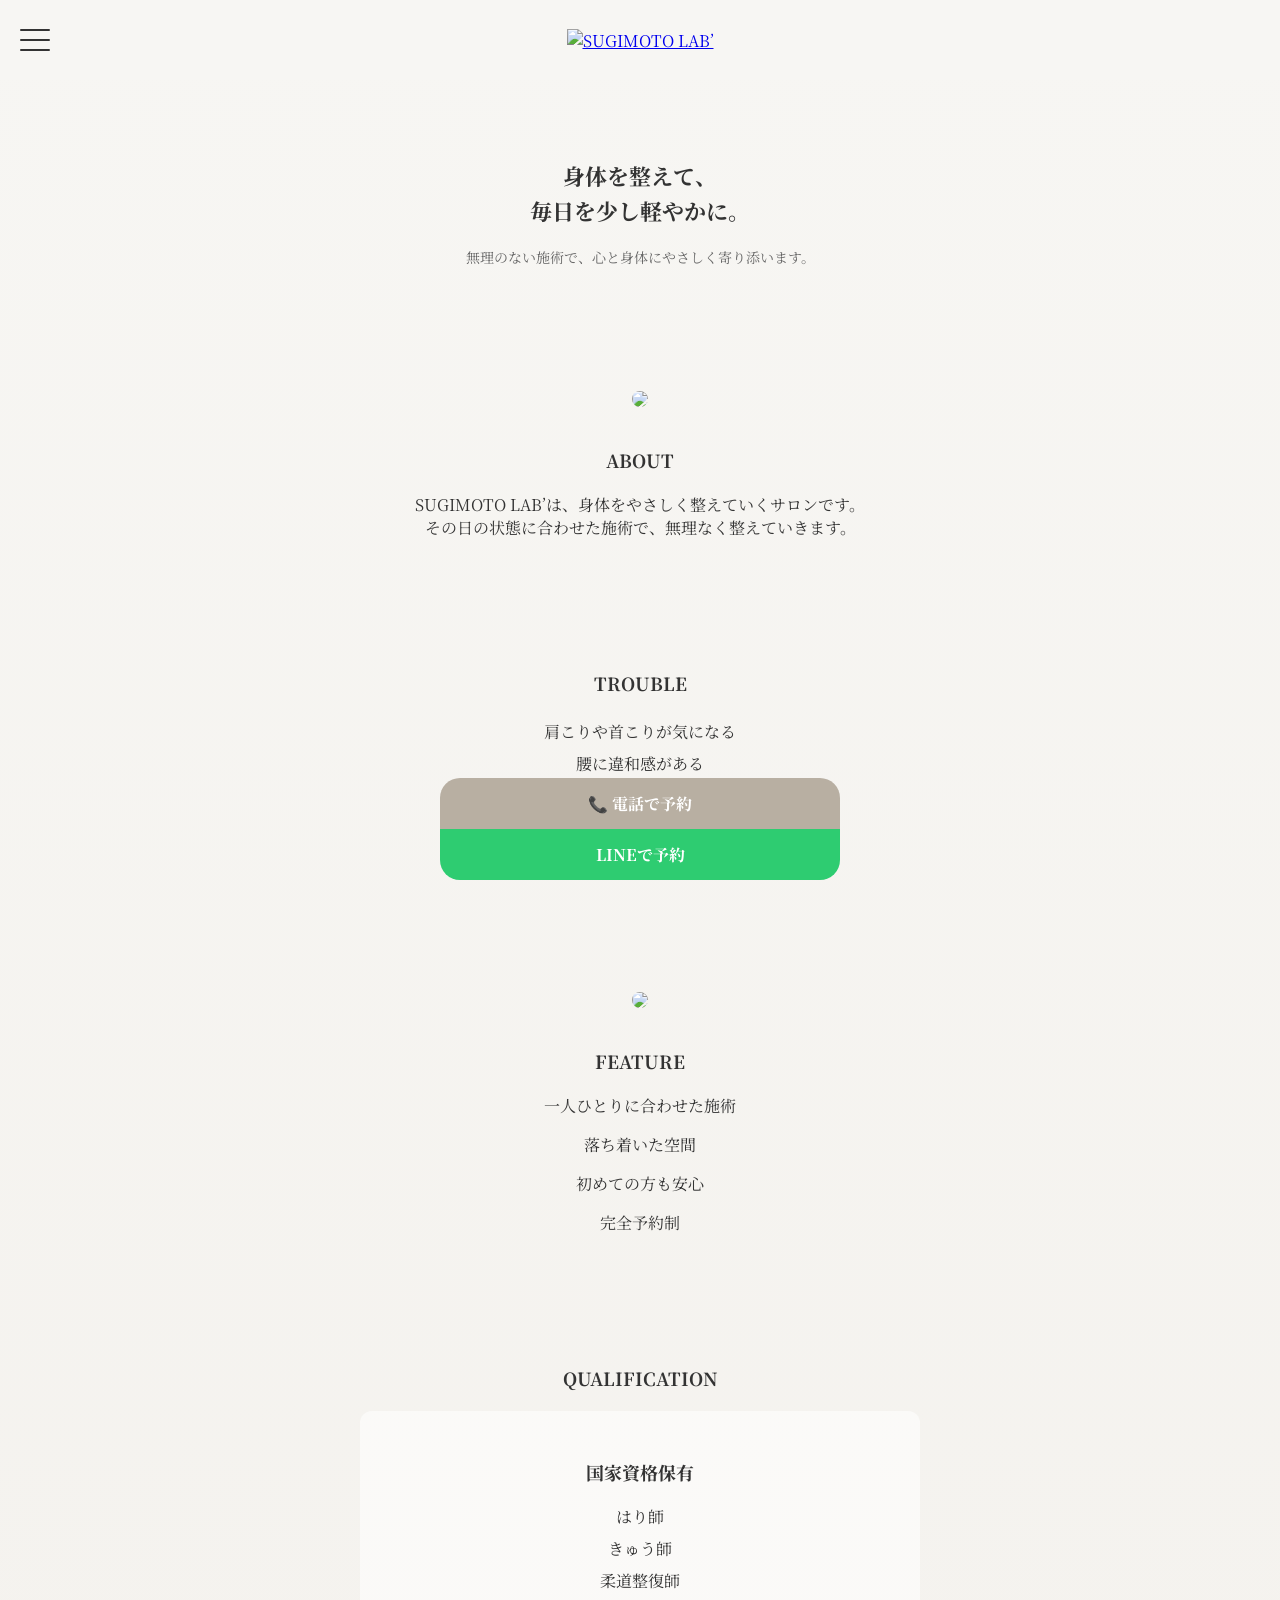
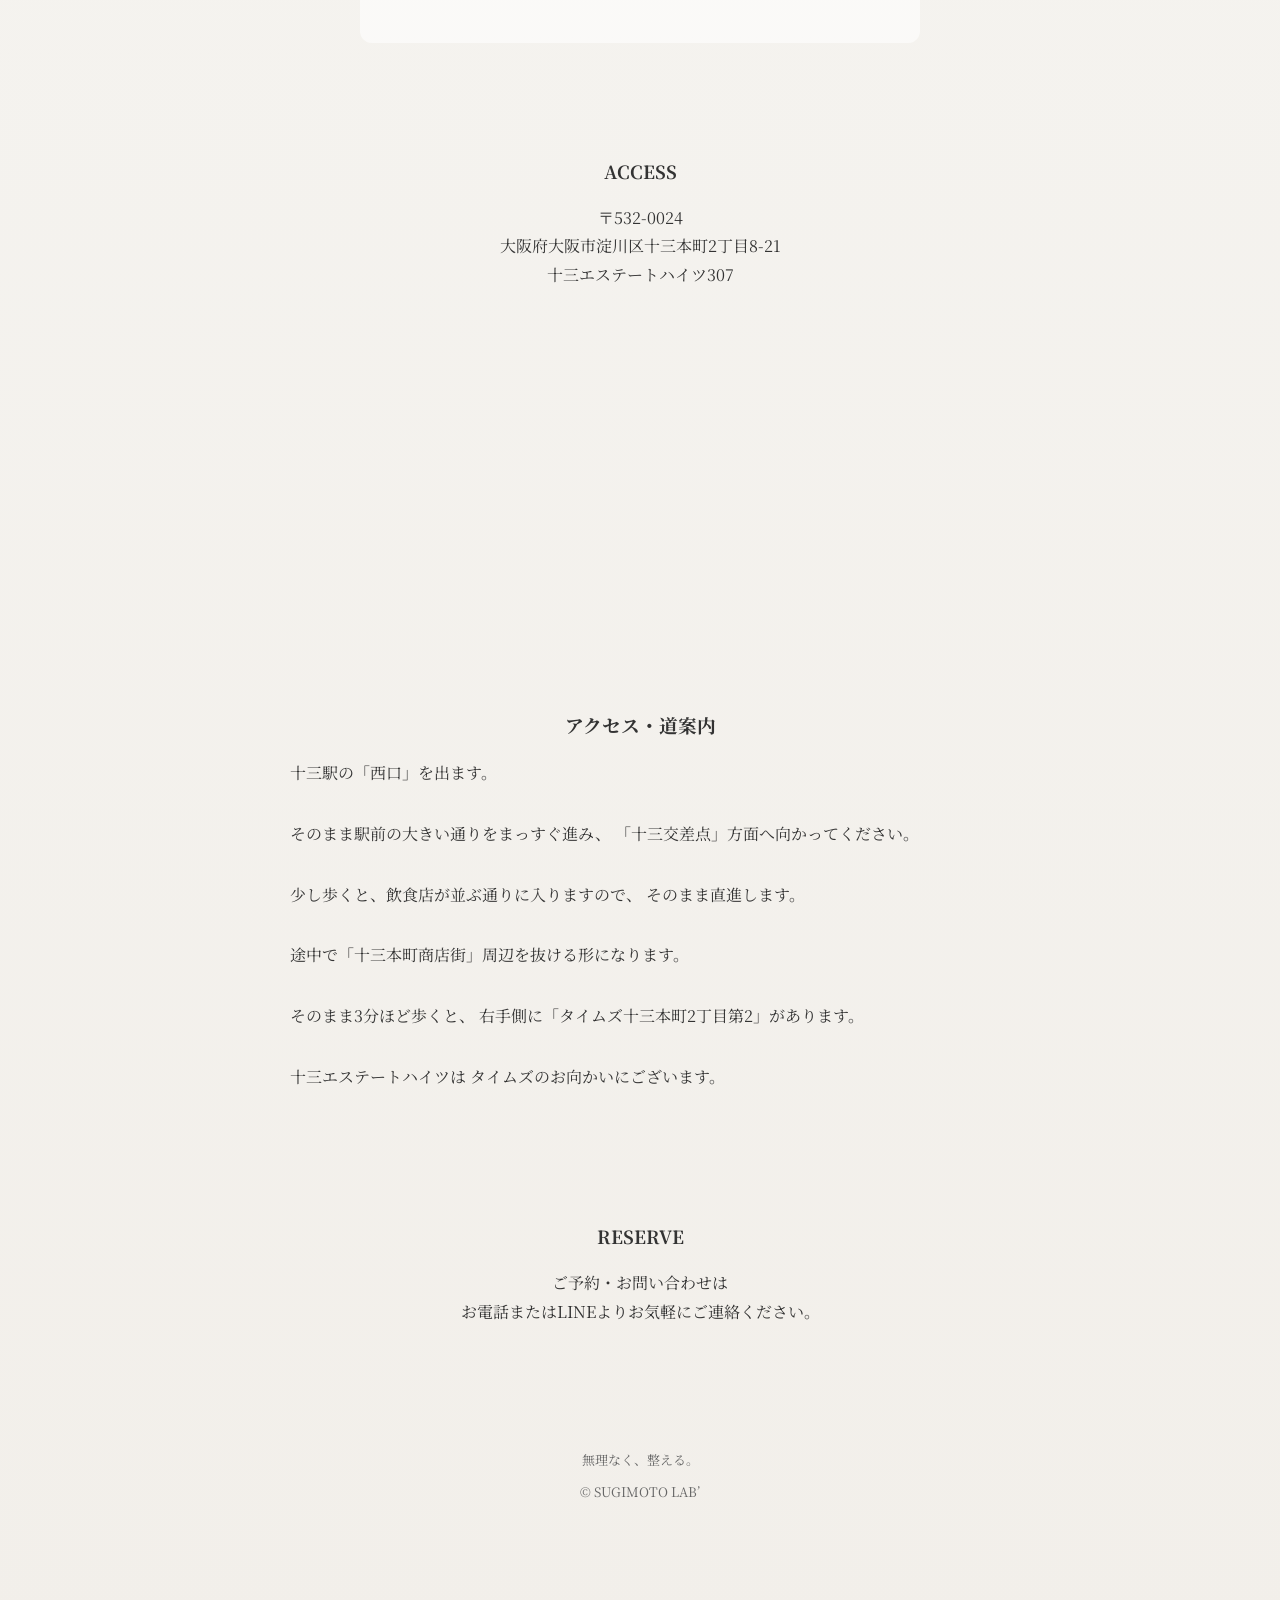
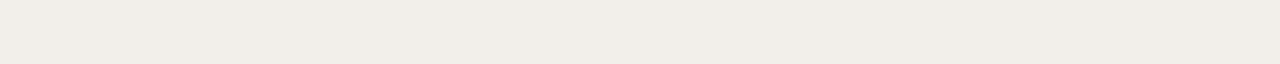
==== index.html @ e777ceb9 "Update index.html" ====
<!DOCTYPE html>
<html lang="ja">
<head>
<meta charset="UTF-8">
<meta name="viewport" content="width=device-width, initial-scale=1.0">
<title>SUGIMOTO LAB’</title>

<link href="https://fonts.googleapis.com/css2?family=Noto+Serif+JP&display=swap" rel="stylesheet">
<link rel="stylesheet" href="CSS/style.css">
</head>

<body>

<header class="header">
  <button class="menu-btn" id="js-menu-btn" aria-label="メニューを開く">
    <span></span>
    <span></span>
    <span></span>
  </button>

  <a href="index.html"><img src="images/logo.png" class="logo" alt="SUGIMOTO LAB’"></a>
  
  <nav class="nav-menu" id="js-nav-menu">
    <ul>
      <li><a href="index.html" class="current">HOME</a></li>
      <li><a href="menu.html">施術内容</a></li>
      <li><a href="price.html">料金案内</a></li>
      <li><a href="index.html#access">アクセス</a></li>
    </ul>
  </nav>
</header>

<section class="hero">
  <h1>身体を整えて、<br>毎日を少し軽やかに。</h1>
  <p>無理のない施術で、心と身体にやさしく寄り添います。</p>
</section>

<section id="about" class="about">
  <img src="images/therapist.png" class="about-img">
  <h2>ABOUT</h2>
  <p>
    SUGIMOTO LAB’は、身体をやさしく整えていくサロンです。<br>
    その日の状態に合わせた施術で、無理なく整えていきます。
  </p>
</section>

<section id="trouble" class="trouble">
  <h2>TROUBLE</h2>
  <ul>
    <li>肩こりや首こりが気になる</li>
    <li>腰に違和感がある</li>
    <li>疲れがなかなか取れない</li>
    <li>姿勢が気になる</li>
    <li>リラックスできていない</li>
  </ul>
</section>

<section id="feature" class="feature">
  <img src="images/treatment.png" class="feature-img">
  <h2>FEATURE</h2>
  <p>一人ひとりに合わせた施術</p>
  <p>落ち着いた空間</p>
  <p>初めての方も安心</p>
  <p>完全予約制</p>
</section>

<section id="qualification" class="qualification">
  <h2>QUALIFICATION</h2>

  <div class="qualification-box">
    <p class="qualification-title">
      国家資格保有
    </p>

    <ul>
      <li>はり師</li>
      <li>きゅう師</li>
      <li>柔道整復師</li>
    </ul>
  </div>
</section>

<section id="access" class="access">
  <h2>ACCESS</h2>

  <div class="access-box">

    <p class="address">
      〒532-0024<br>
      大阪府大阪市淀川区十三本町2丁目8-21<br>
      十三エステートハイツ307
    </p>

 <iframe src="https://www.google.com/maps/embed?pb=!1m18!1m12!1m3!1d409.92564680138025!2d135.4805910197867!3d34.72018006422065!2m3!1f0!2f0!3f0!3m2!1i1024!2i768!4f13.1!3m3!1m2!1s0x6000e5ce4b250763%3A0x48b0d448606a60bc!2z44CSNTMyLTAwMjQg5aSn6Ziq5bqc5aSn6Ziq5biC5reA5bed5Yy65Y2B5LiJ5pys55S677yS5LiB55uu77yY4oiS77yS77yRIOWNgeS4ieOCqOOCueODhuODvOODiOODj-OCpOODhA!5e0!3m2!1sja!2sjp!4v1781175221794!5m2!1sja!2sjp" width="600" height="450" style="border:0;" allowfullscreen="" loading="lazy" referrerpolicy="no-referrer-when-downgrade">
 </iframe>

    <h3>アクセス・道案内</h3>

    <p class="access-text">
      十三駅の「西口」を出ます。<br><br>

      そのまま駅前の大きい通りをまっすぐ進み、
      「十三交差点」方面へ向かってください。<br><br>

      少し歩くと、飲食店が並ぶ通りに入りますので、
      そのまま直進します。<br><br>

      途中で「十三本町商店街」周辺を抜ける形になります。<br><br>

      そのまま3分ほど歩くと、
      右手側に「タイムズ十三本町2丁目第2」があります。<br><br>

      十三エステートハイツは
      タイムズのお向かいにございます。
    </p>

  </div>
</section>
  
<section id="reserve" class="reserve">
  <h2>RESERVE</h2>

  <p class="reserve-text">
    ご予約・お問い合わせは<br>
    お電話またはLINEよりお気軽にご連絡ください。
  </p>
</section>

<footer>
  <p>無理なく、整える。</p>
  <p>© SUGIMOTO LAB’</p>
</footer>
  
<div class="fixed-buttons">
  <a href="tel:07094495309" class="fixed-tel">
    📞 電話で予約
  </a>

  <a href="https://lin.ee/7CNkwtA" class="fixed-line">
    LINEで予約
  </a>
</div>

<script>
  const menuBtn = document.getElementById('js-menu-btn');
  const navMenu = document.getElementById('js-nav-menu');

  menuBtn.addEventListener('click', () => {
    menuBtn.classList.toggle('active');
    navMenu.classList.toggle('active');
  });
</script>
  
</body>
</html>
---- CSS/style.css ----
body {
  margin: 0;
  font-family: 'Noto Serif JP', serif;
  background: linear-gradient(180deg, #F7F6F3 0%, #F2EFEA 100%);
  color: #333;
  padding-bottom: 120px;
}

/* =========================
   HEADER & HAMBURGER MENU
========================= */

/* ヘッダー全体のレイアウト（ボタンを左、ロゴを中央に） */
.header {
  display: flex;
  align-items: center;
  justify-content: center; /* ロゴを中央に寄せる基本設定 */
  position: relative;
  padding: 20px;
  background-color: #F7F6F3;
  min-height: 40px;
  z-index: 1000;
}

.logo {
  width: 160px;
}

/* ハンバーガーボタン（左上に固定配置） */
.menu-btn {
  position: absolute;
  left: 20px;
  top: 50%;
  transform: translateY(-50%);
  width: 30px;
  height: 22px;
  background: none;
  border: none;
  cursor: pointer;
  z-index: 1002;
  padding: 0;
}

/* 漢数字の「三」を形作る3本の線 */
.menu-btn span {
  position: absolute;
  left: 0;
  width: 100%;
  height: 2px;
  background-color: #333;
  border-radius: 2px;
  transition: all 0.3s ease-in-out;
}

.menu-btn span:nth-child(1) { top: 0; }
.menu-btn span:nth-child(2) { top: 10px; }
.menu-btn span:nth-child(3) { bottom: 0; }

/* ボタンがアクティブ（×印）になったとき */
.menu-btn.active span:nth-child(1) {
  transform: translateY(10px) rotate(45deg);
}
.menu-btn.active span:nth-child(2) {
  opacity: 0;
}
.menu-btn.active span:nth-child(3) {
  transform: translateY(-10px) rotate(-45deg);
}

/* ナビゲーションメニュー（初期状態は左側の画面外に隠す） */
.nav-menu {
  position: fixed;
  top: 0;
  left: -100%;
  width: 75%;
  max-width: 280px;
  height: 100vh;
  background-color: rgba(247, 246, 243, 0.98); /* サロンのトーンに合わせた上品な白 */
  box-shadow: 5px 0 15px rgba(0, 0, 0, 0.05);
  padding: 100px 30px 30px;
  transition: left 0.3s ease-in-out;
  z-index: 1001;
  box-sizing: border-box;
}

/* メニュー開いた時（画面内に出現） */
.nav-menu.active {
  left: 0;
}

.nav-menu ul {
  display: flex;
  flex-direction: column;
  gap: 25px;
  padding: 0;
  margin: 0;
  list-style: none;
}

.nav-menu ul li {
  border-bottom: 1px solid #E5E2DC;
  padding-bottom: 12px;
}

.nav-menu a {
  text-decoration: none;
  color: #666;
  font-size: 14px;
  font-weight: bold;
  letter-spacing: 0.08em;
  display: block;
  transition: color 0.3s;
}

.nav-menu a:hover,
.nav-menu a.current {
  color: #B8AFA2;
}


/* =========================
   共通・コンテンツスタイル
========================= */

/* ヒーロー */
.hero {
  text-align: center;
  padding: 60px 20px;
}

.hero h1 {
  font-size: 22px;
  line-height: 1.6;
}

.hero p {
  font-size: 14px;
  color: #666;
}

section {
  padding: 50px 20px;
  text-align: center;
}

h2 {
  font-size: 18px;
  margin-bottom: 20px;
}

.about-img, .feature-img {
  width: 100%;
  max-width: 280px;
  border-radius: 12px;
  margin-bottom: 20px;
}

ul {
  list-style: none;
  padding: 0;
  line-height: 2;
}

.lower-main {
  min-height: 60vh;
  padding-top: 20px;
}

.section-lead {
  font-size: 14px;
  color: #666;
  margin-top: -10px;
  margin-bottom: 30px;
}

/* MENU (施術内容) */
.menu-box {
  width: 100%;
  max-width: 550px;
  margin: 0 auto;
  text-align: left;
  background: rgba(255, 255, 255, 0.5);
  padding: 25px;
  border-radius: 12px;
  box-sizing: border-box;
}

.menu-box h3 {
  font-size: 16px;
  color: #333;
  margin-top: 25px;
  border-left: 3px solid #B8AFA2;
  padding-left: 10px;
}
.menu-box h3:first-child {
  margin-top: 0;
}

.menu-box p {
  font-size: 14px;
  line-height: 1.7;
  color: #555;
}

/* PRICE (料金案内) */
.price-table {
  width: 100%;
  max-width: 550px;
  margin: 0 auto 15px;
  border-collapse: collapse;
  font-size: 14px;
}

.price-table tr {
  border-bottom: 1px solid #E5E2DC;
}

.price-table th, .price-table td {
  padding: 15px 10px;
}

.price-table th {
  text-align: left;
  font-weight: normal;
  color: #555;
}

.price-table td {
  text-align: right;
  font-weight: bold;
  color: #333;
}

.price-note {
  font-size: 12px;
  color: #888;
}

/* QUALIFICATION */
.qualification-box{
  max-width: 500px;
  margin: 0 auto;
  padding: 30px;
  background: rgba(255,255,255,0.6);
  border-radius: 12px;
}

.qualification-title{
  font-size: 18px;
  font-weight: bold;
  margin-bottom: 15px;
}

/* ACCESS */
.access-box{
  max-width: 700px;
  margin: 0 auto;
}

.address{
  line-height: 1.8;
}

.access-box iframe{
  width: 100%;
  height: 320px;
  border: none;
  border-radius: 12px;
  margin: 25px 0;
}

.access h3{
  margin-top: 30px;
  margin-bottom: 20px;
}

.access-text{
  text-align: left;
  line-height: 1.9;
}

/* RESERVE / FOOTER / FIXED BUTTONS */
.reserve-text{
  line-height: 1.8;
  margin-bottom: 30px;
}

footer {
  text-align: center;
  padding: 30px 20px;
  font-size: 13px;
  color: #666;
}

.fixed-buttons{
  position: fixed;
  bottom: 20px;
  left: 50%;
  transform: translateX(-50%);
  width: 90%;
  max-width: 400px;
  display: flex;
  flex-direction: column;
  z-index: 999;
}

.fixed-tel, .fixed-line {
  display: block;
  text-align: center;
  padding: 14px;
  color: white;
  text-decoration: none;
  font-weight: bold;
}

.fixed-tel{
  background: #B8AFA2;
  border-radius: 20px 20px 0 0;
}

.fixed-line{
  background: #2ECC71;
  border-radius: 0 0 20px 20px;
}

html {
  scroll-behavior: smooth;
}

@media (max-width: 768px) {
  .logo {
    width: 140px;
  }
}
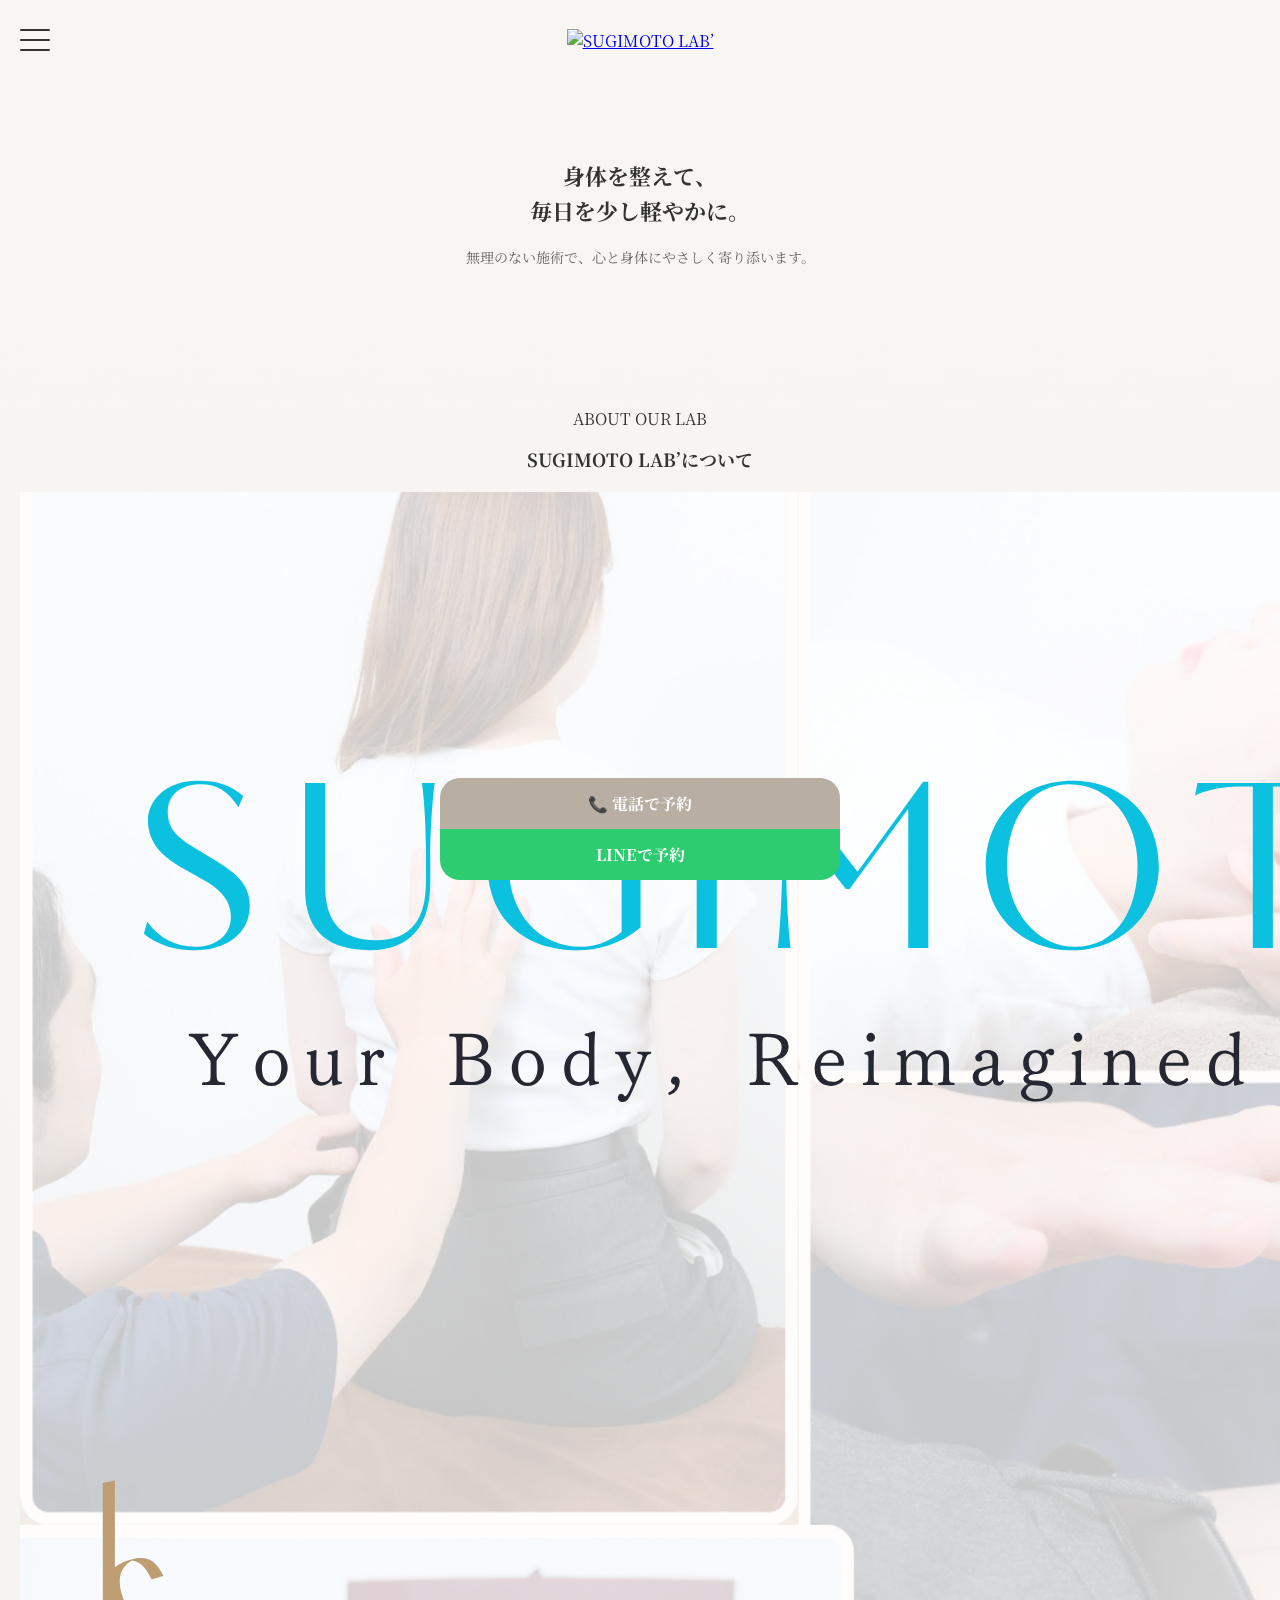
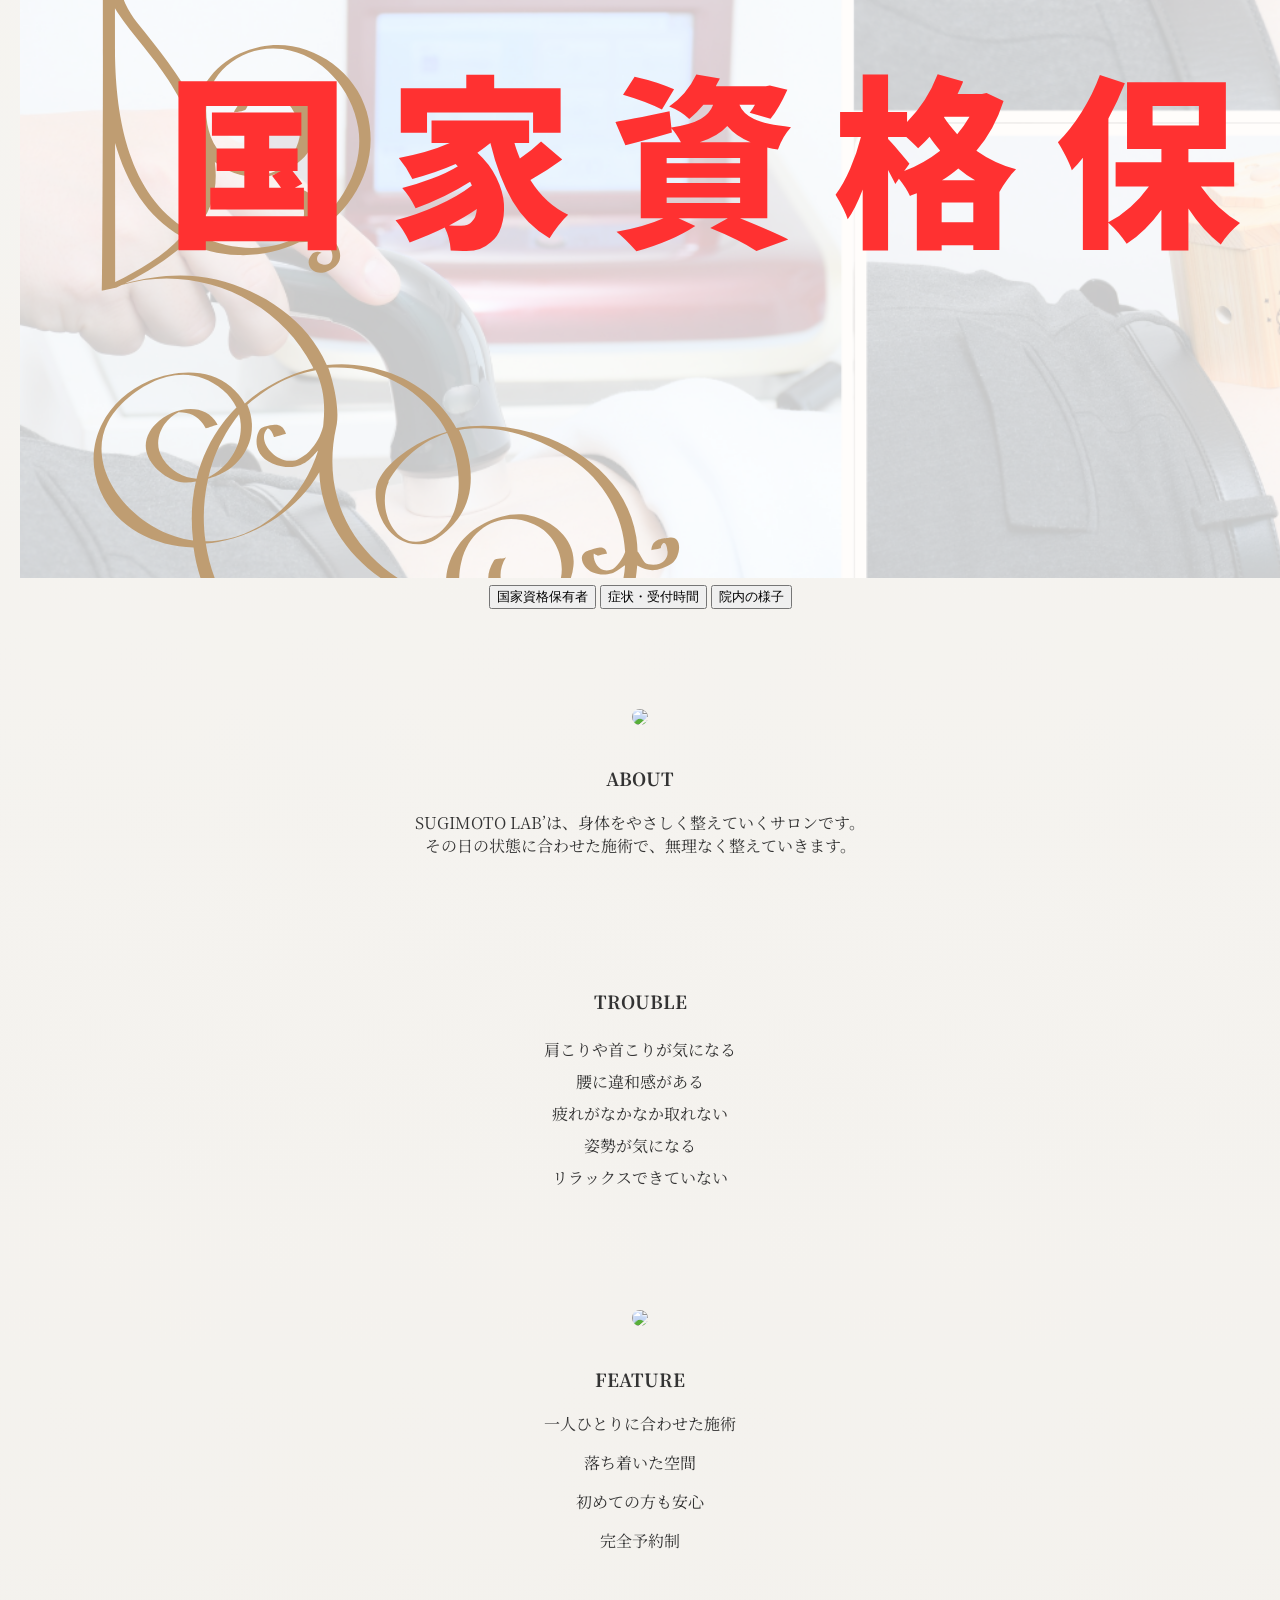
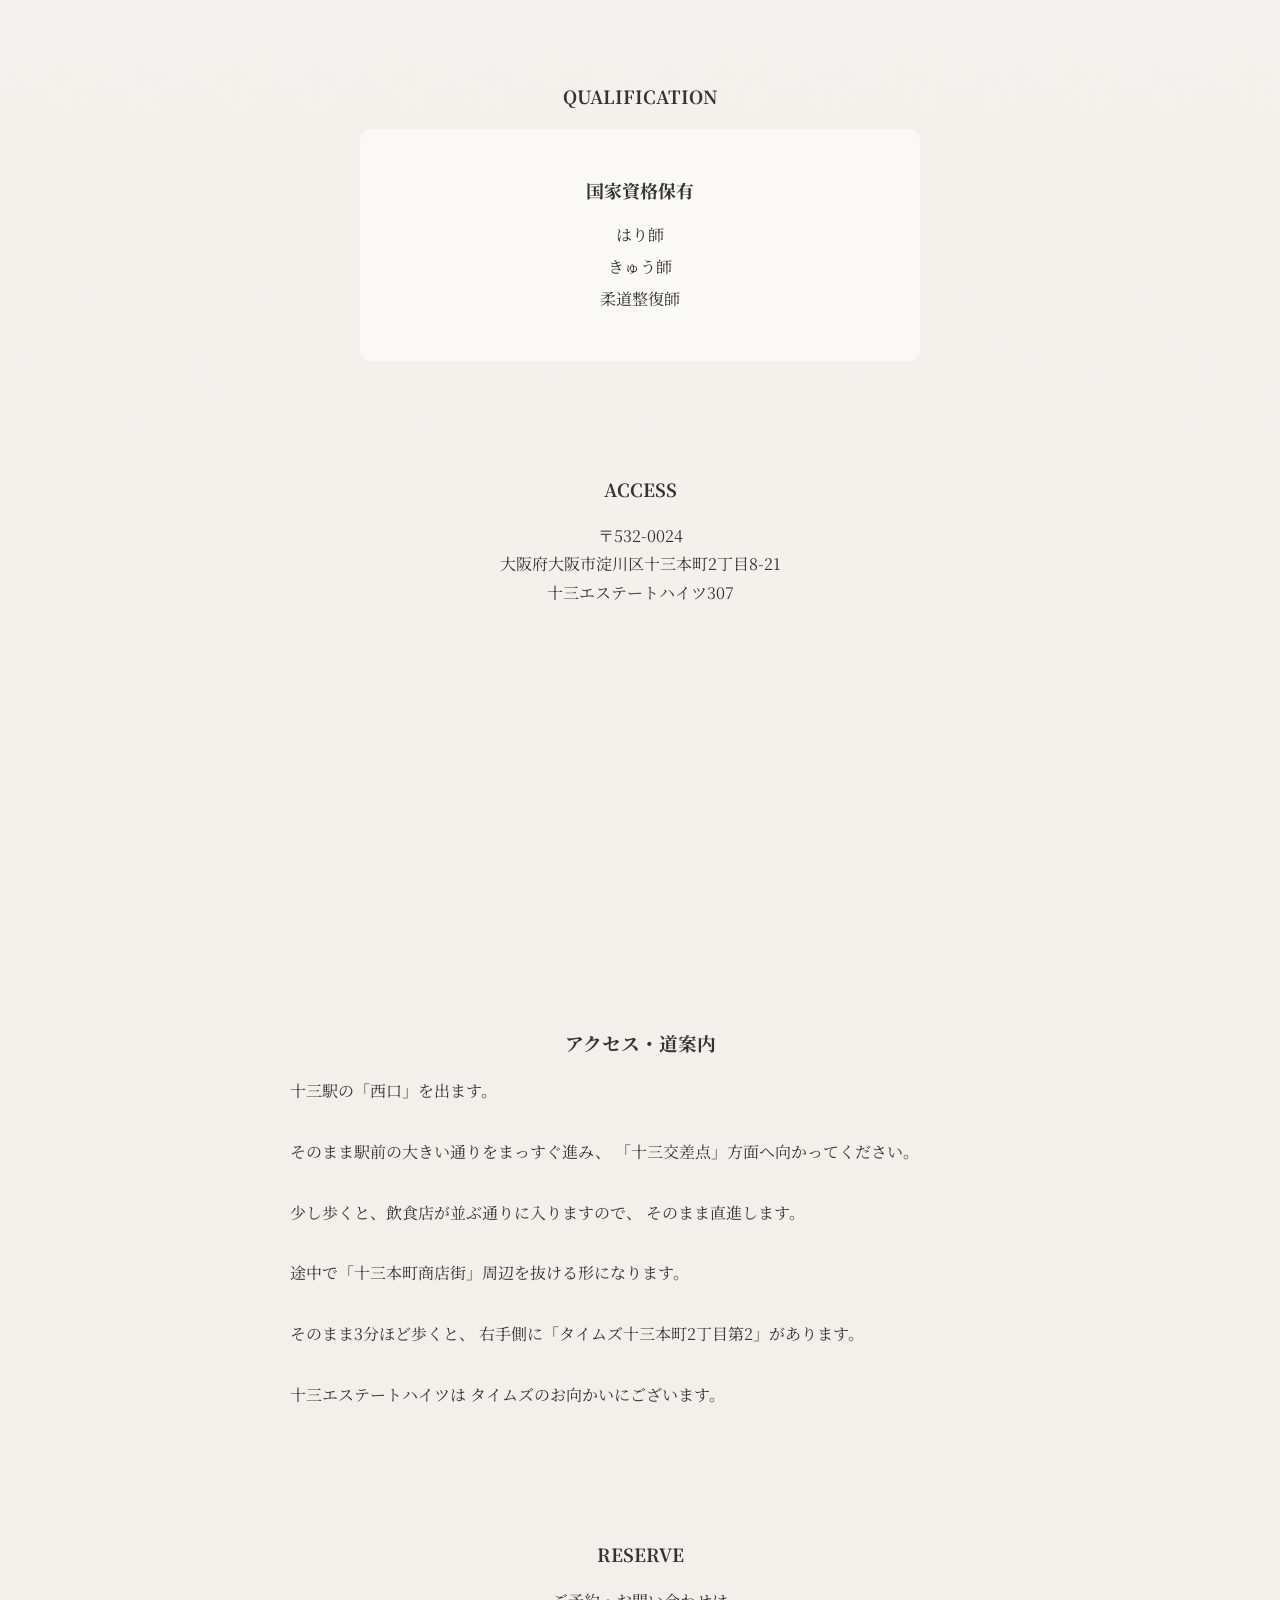
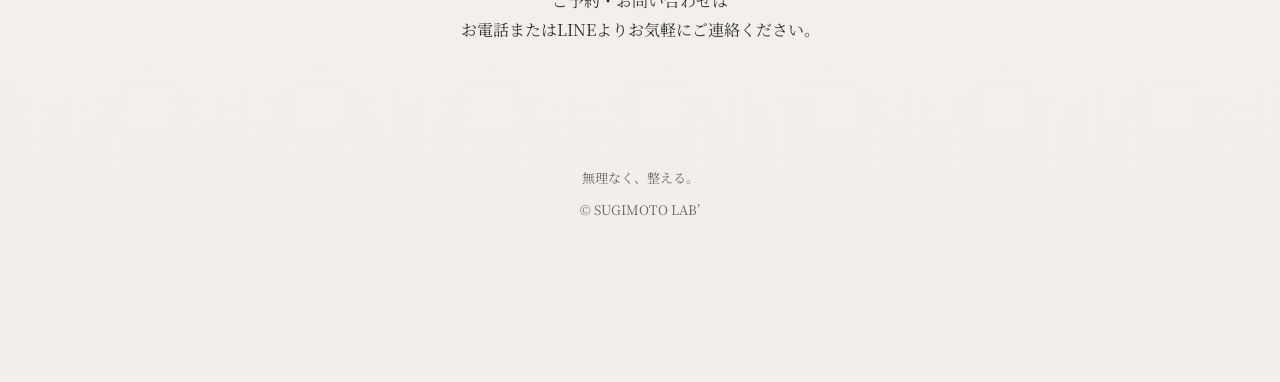
==== commit 6bd15f05: "Update index.html" ====
--- a/index.html
+++ b/index.html
@@ -35,6 +35,58 @@
   <p>無理のない施術で、心と身体にやさしく寄り添います。</p>
 </section>
 
+
+<!-- HOME案内画像 -->
+<section class="home-gallery">
+
+  <div class="home-gallery-title">
+    <p class="home-gallery-en">ABOUT OUR LAB</p>
+    <h2>SUGIMOTO LAB’について</h2>
+  </div>
+
+  <div class="home-gallery-display">
+    <img
+      src="images/home-slide-01.png"
+      id="js-home-gallery-image"
+      class="home-gallery-image"
+      alt="SUGIMOTO LAB’では国家資格保有者が施術します"
+    >
+  </div>
+
+  <div class="home-gallery-buttons">
+
+    <button
+      type="button"
+      class="home-gallery-button active"
+      data-image="images/home-slide-01.png"
+      data-alt="SUGIMOTO LAB’では国家資格保有者が施術します"
+    >
+      国家資格保有者
+    </button>
+
+    <button
+      type="button"
+      class="home-gallery-button"
+      data-image="images/home-slide-02.png"
+      data-alt="夜20時以降の受付と対応している症状のご案内"
+    >
+      症状・受付時間
+    </button>
+
+    <button
+      type="button"
+      class="home-gallery-button"
+      data-image="images/home-slide-03.png"
+      data-alt="SUGIMOTO LAB’の施術室"
+    >
+      院内の様子
+    </button>
+
+  </div>
+
+</section>
+
+
 <section id="about" class="about">
   <img src="images/therapist.png" class="about-img">
   <h2>ABOUT</h2>
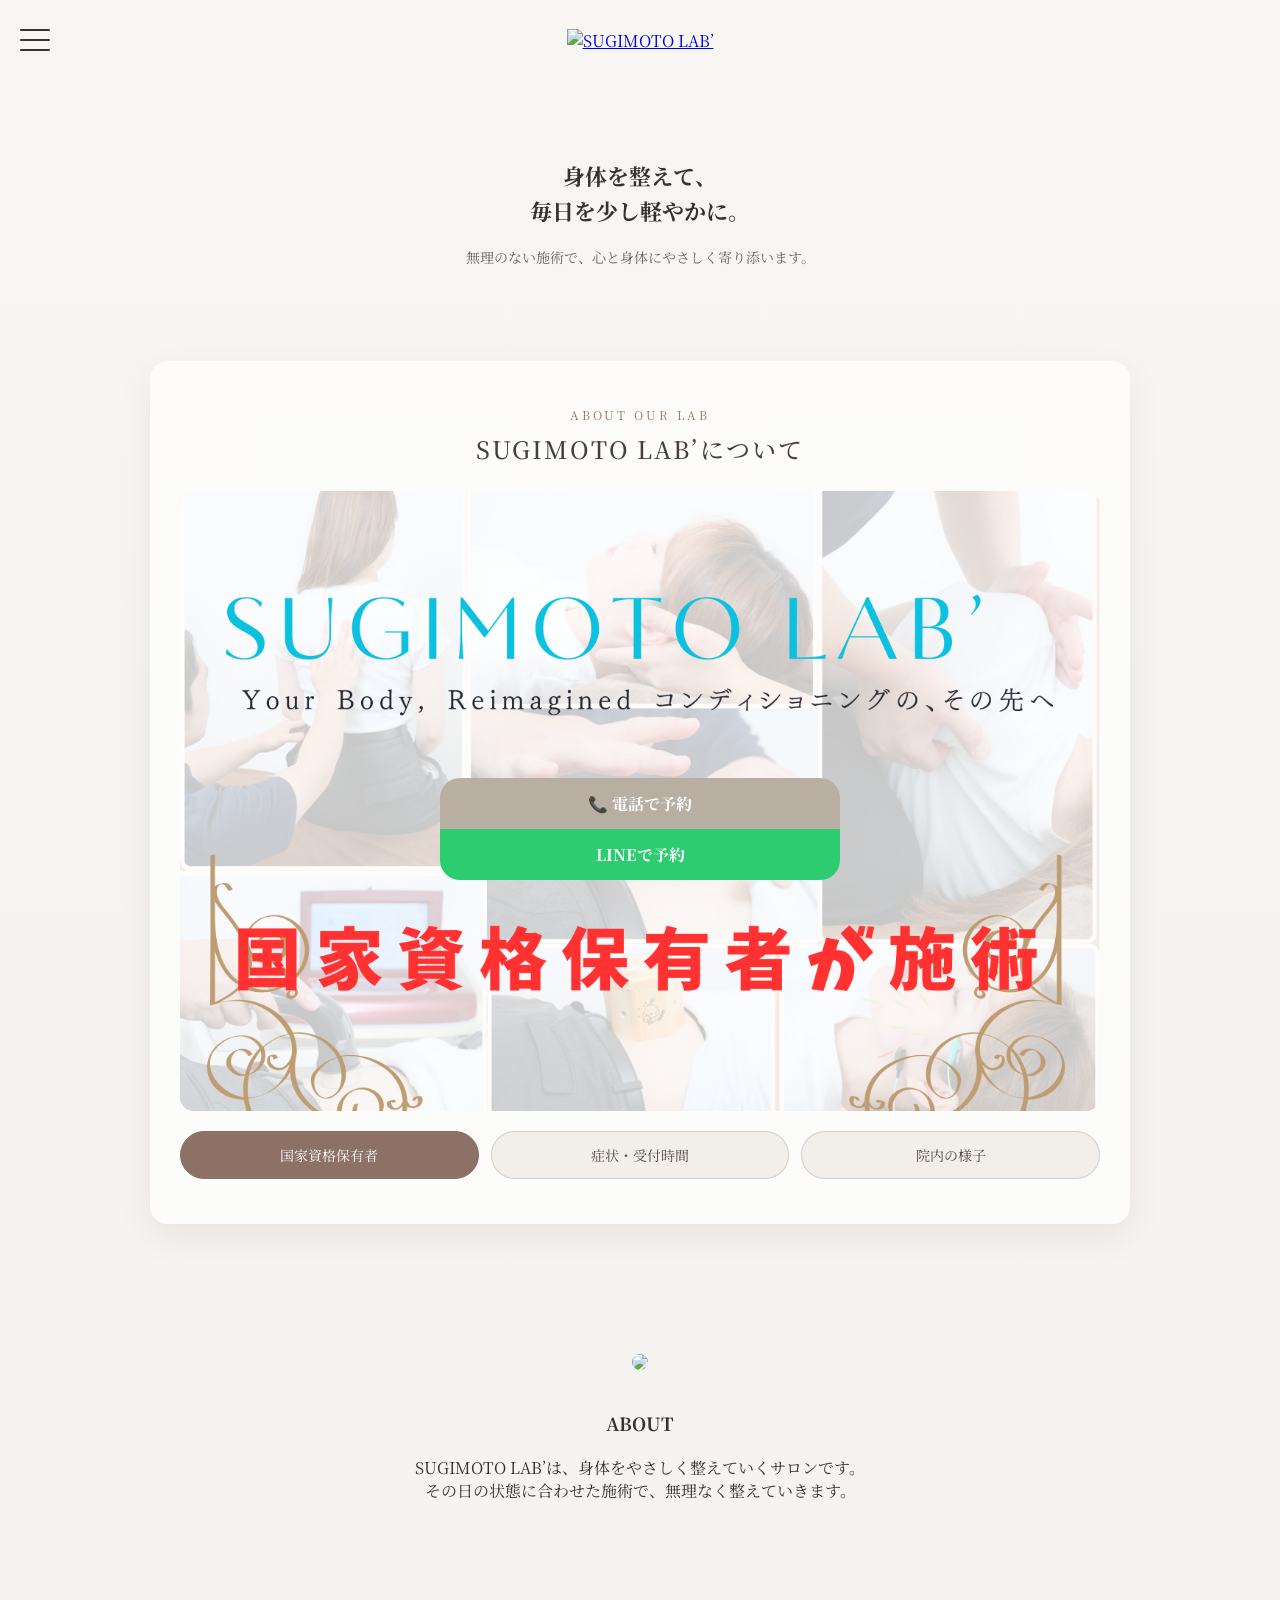
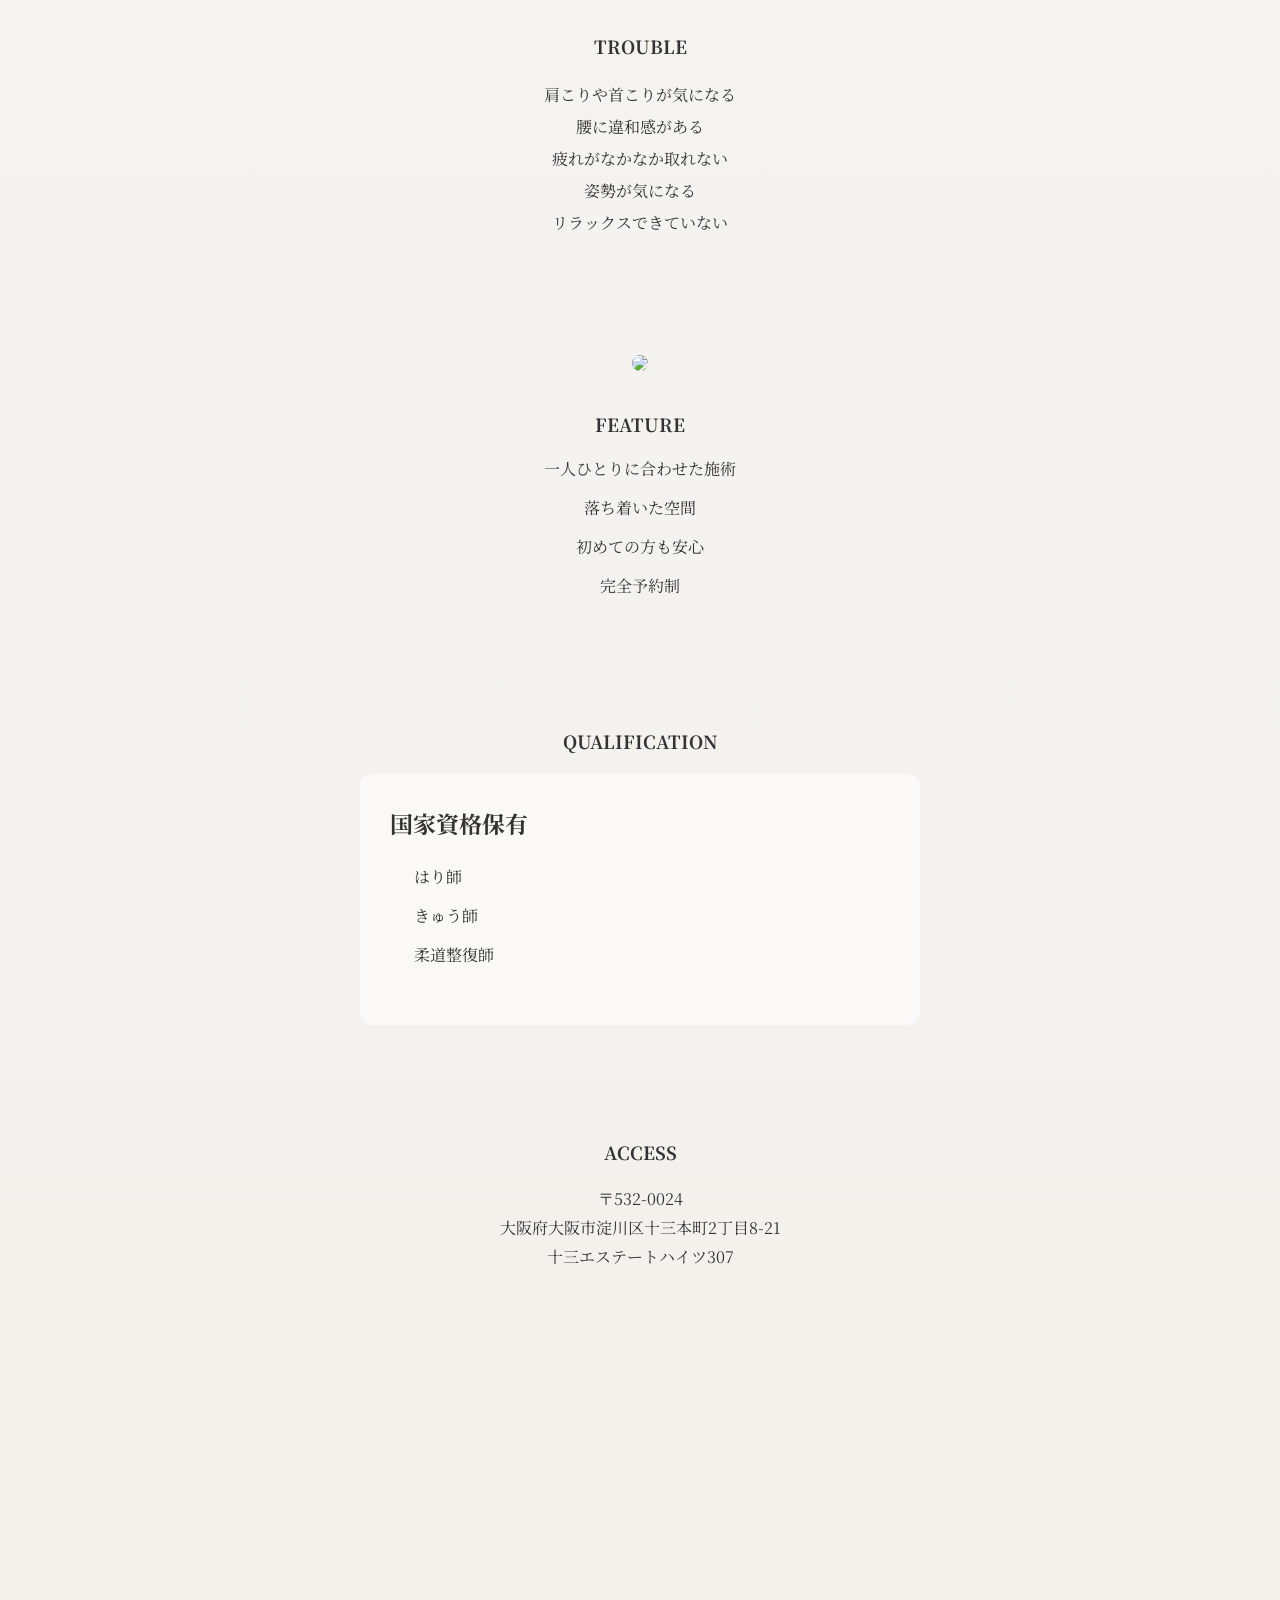
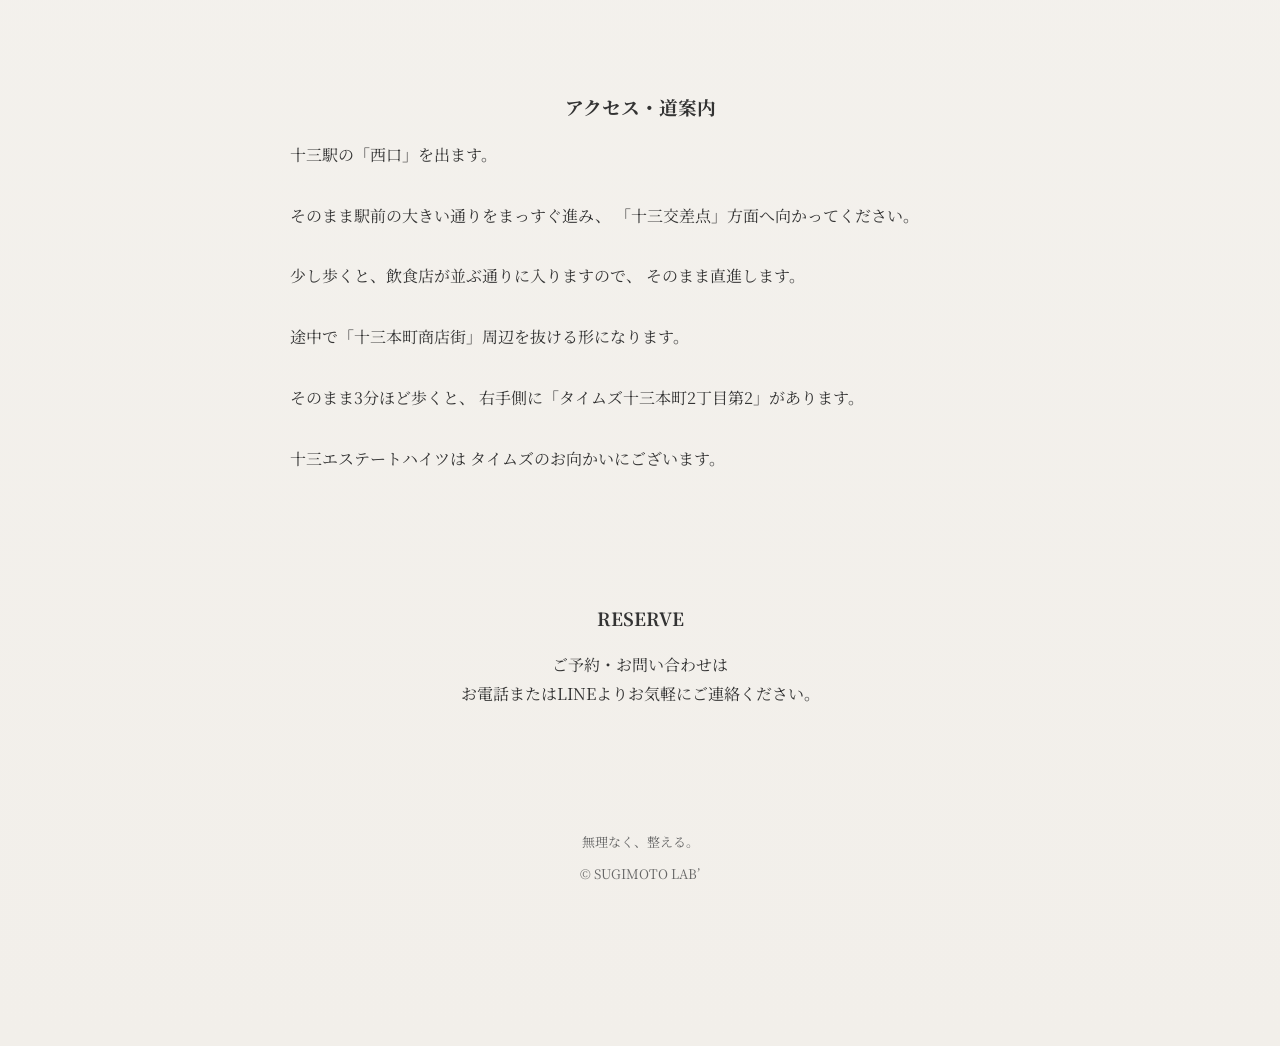
==== commit 33d7fe58: "Update index.html" ====
--- a/index.html
+++ b/index.html
@@ -194,6 +194,8 @@
 </div>
 
 <script>
+  /* ハンバーガーメニュー */
+
   const menuBtn = document.getElementById('js-menu-btn');
   const navMenu = document.getElementById('js-nav-menu');
 
@@ -201,6 +203,44 @@
     menuBtn.classList.toggle('active');
     navMenu.classList.toggle('active');
   });
+
+
+  /* HOME画像切り替え */
+
+  const galleryImage =
+    document.getElementById('js-home-gallery-image');
+
+  const galleryButtons =
+    document.querySelectorAll('.home-gallery-button');
+
+  galleryButtons.forEach((button) => {
+
+    button.addEventListener('click', () => {
+
+      if (button.classList.contains('active')) {
+        return;
+      }
+
+      const nextImage = button.dataset.image;
+      const nextAlt = button.dataset.alt;
+
+      galleryButtons.forEach((item) => {
+        item.classList.remove('active');
+      });
+
+      button.classList.add('active');
+
+      galleryImage.classList.add('changing');
+
+      setTimeout(() => {
+        galleryImage.src = nextImage;
+        galleryImage.alt = nextAlt;
+        galleryImage.classList.remove('changing');
+      }, 200);
+
+    });
+
+  });
 </script>
   
 </body>
--- a/CSS/style.css
+++ b/CSS/style.css
@@ -332,3 +332,214 @@
     width: 140px;
   }
 }
+/* ========================================
+   HOME 案内画像切り替え
+======================================== */
+
+.home-gallery {
+  width: min(920px, calc(100% - 40px));
+  margin: 20px auto 80px;
+  padding: 45px 30px;
+
+  background: rgba(255, 255, 255, 0.72);
+  border-radius: 18px;
+  box-shadow: 0 12px 35px rgba(60, 45, 40, 0.08);
+
+  text-align: center;
+}
+
+.home-gallery-title {
+  margin-bottom: 25px;
+}
+
+.home-gallery-en {
+  margin: 0 0 8px;
+  color: #9c786c;
+  font-size: 12px;
+  letter-spacing: 0.24em;
+}
+
+.home-gallery-title h2 {
+  margin: 0;
+  color: #493e3a;
+  font-size: 24px;
+  font-weight: 500;
+  letter-spacing: 0.08em;
+}
+
+.home-gallery-display {
+  width: 100%;
+  overflow: hidden;
+
+  background: #f1eeea;
+  border-radius: 14px;
+}
+
+.home-gallery-image {
+  display: block;
+  width: 100%;
+  height: auto;
+
+  object-fit: contain;
+
+  opacity: 1;
+  transition: opacity 0.2s ease;
+}
+
+.home-gallery-image.changing {
+  opacity: 0;
+}
+
+.home-gallery-buttons {
+  display: grid;
+  grid-template-columns: repeat(3, 1fr);
+  gap: 12px;
+
+  margin-top: 20px;
+}
+
+.home-gallery-button {
+  min-height: 48px;
+  padding: 10px 12px;
+
+  background: #f2efeb;
+  border: 1px solid rgba(100, 80, 72, 0.2);
+  border-radius: 999px;
+
+  color: #554a46;
+  font-family: inherit;
+  font-size: 14px;
+
+  cursor: pointer;
+
+  transition:
+    background 0.2s,
+    color 0.2s,
+    transform 0.2s;
+}
+
+.home-gallery-button:hover {
+  transform: translateY(-2px);
+}
+
+.home-gallery-button.active {
+  background: #8d7066;
+  border-color: #8d7066;
+  color: #fff;
+}
+
+
+/* ========================================
+   HOME 資格証
+======================================== */
+
+.qualification-content {
+  width: min(850px, calc(100% - 40px));
+  margin: 0 auto;
+
+  display: grid;
+  grid-template-columns: minmax(230px, 38%) minmax(0, 1fr);
+  gap: 45px;
+  align-items: center;
+}
+
+.qualification-image-wrap {
+  width: 100%;
+}
+
+.qualification-image {
+  display: block;
+  width: 100%;
+  max-height: 620px;
+
+  object-fit: cover;
+  object-position: center;
+
+  border-radius: 14px;
+  box-shadow: 0 10px 30px rgba(60, 45, 40, 0.1);
+}
+
+.qualification-box {
+  text-align: left;
+}
+
+.qualification-title {
+  margin: 0 0 20px;
+  font-size: 23px;
+  font-weight: bold;
+  line-height: 1.7;
+}
+
+.qualification-box ul {
+  margin: 0 0 25px;
+  padding-left: 1.5em;
+}
+
+.qualification-box li {
+  margin-bottom: 10px;
+  line-height: 1.8;
+}
+
+.qualification-text {
+  margin: 0;
+  color: #625955;
+  font-size: 15px;
+  line-height: 2;
+}
+
+
+/* スマホ */
+
+@media (max-width: 700px) {
+
+  .home-gallery {
+    width: calc(100% - 24px);
+    margin: 15px auto 60px;
+    padding: 32px 14px 24px;
+  }
+
+  .home-gallery-title h2 {
+    font-size: 20px;
+  }
+
+  .home-gallery-buttons {
+    grid-template-columns: 1fr;
+    gap: 9px;
+    margin-top: 15px;
+  }
+
+  .home-gallery-button {
+    min-height: 44px;
+    font-size: 13px;
+  }
+
+  .qualification-content {
+    width: calc(100% - 32px);
+    grid-template-columns: 1fr;
+    gap: 28px;
+  }
+
+  .qualification-image-wrap {
+    width: min(75%, 320px);
+    margin: 0 auto;
+  }
+
+  .qualification-box {
+    text-align: center;
+  }
+
+  .qualification-title {
+    font-size: 20px;
+  }
+
+  .qualification-box ul {
+    display: inline-block;
+    text-align: left;
+  }
+
+  .qualification-text {
+    text-align: left;
+    font-size: 14px;
+  }
+
+}
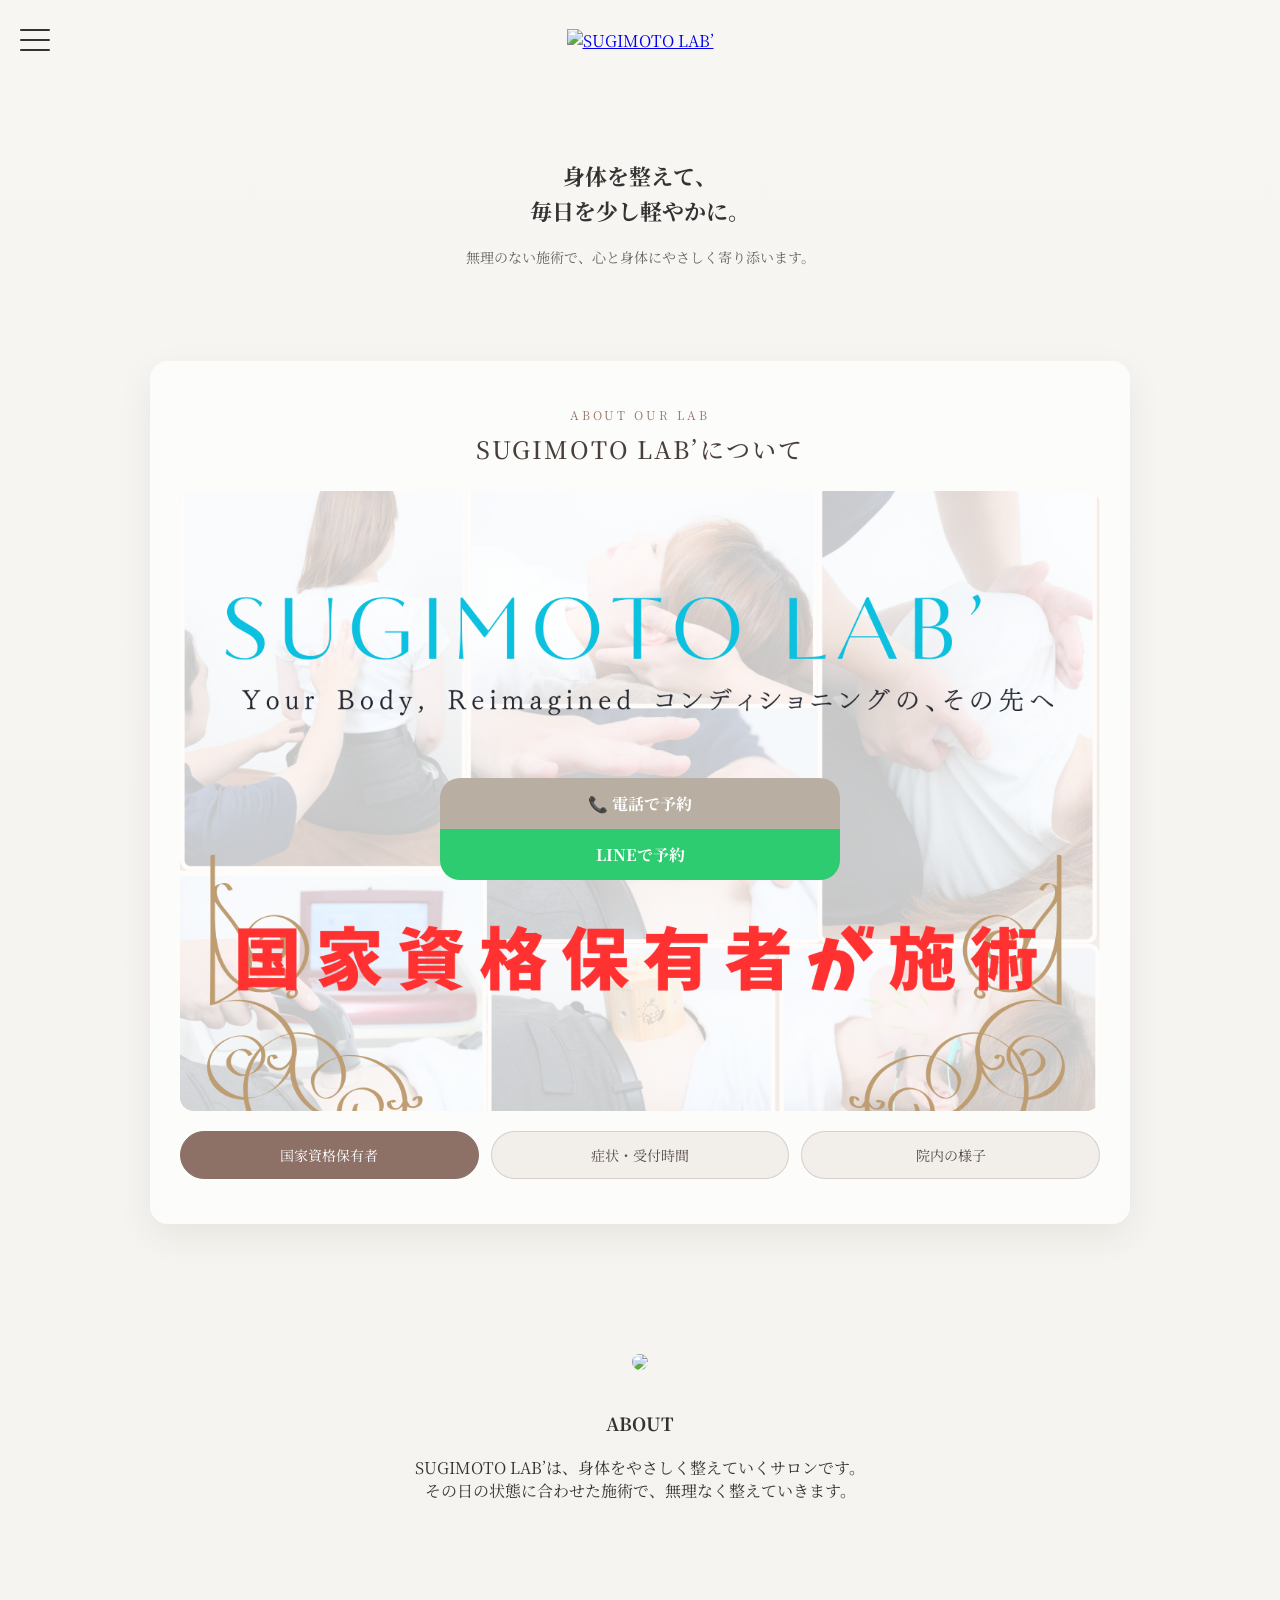
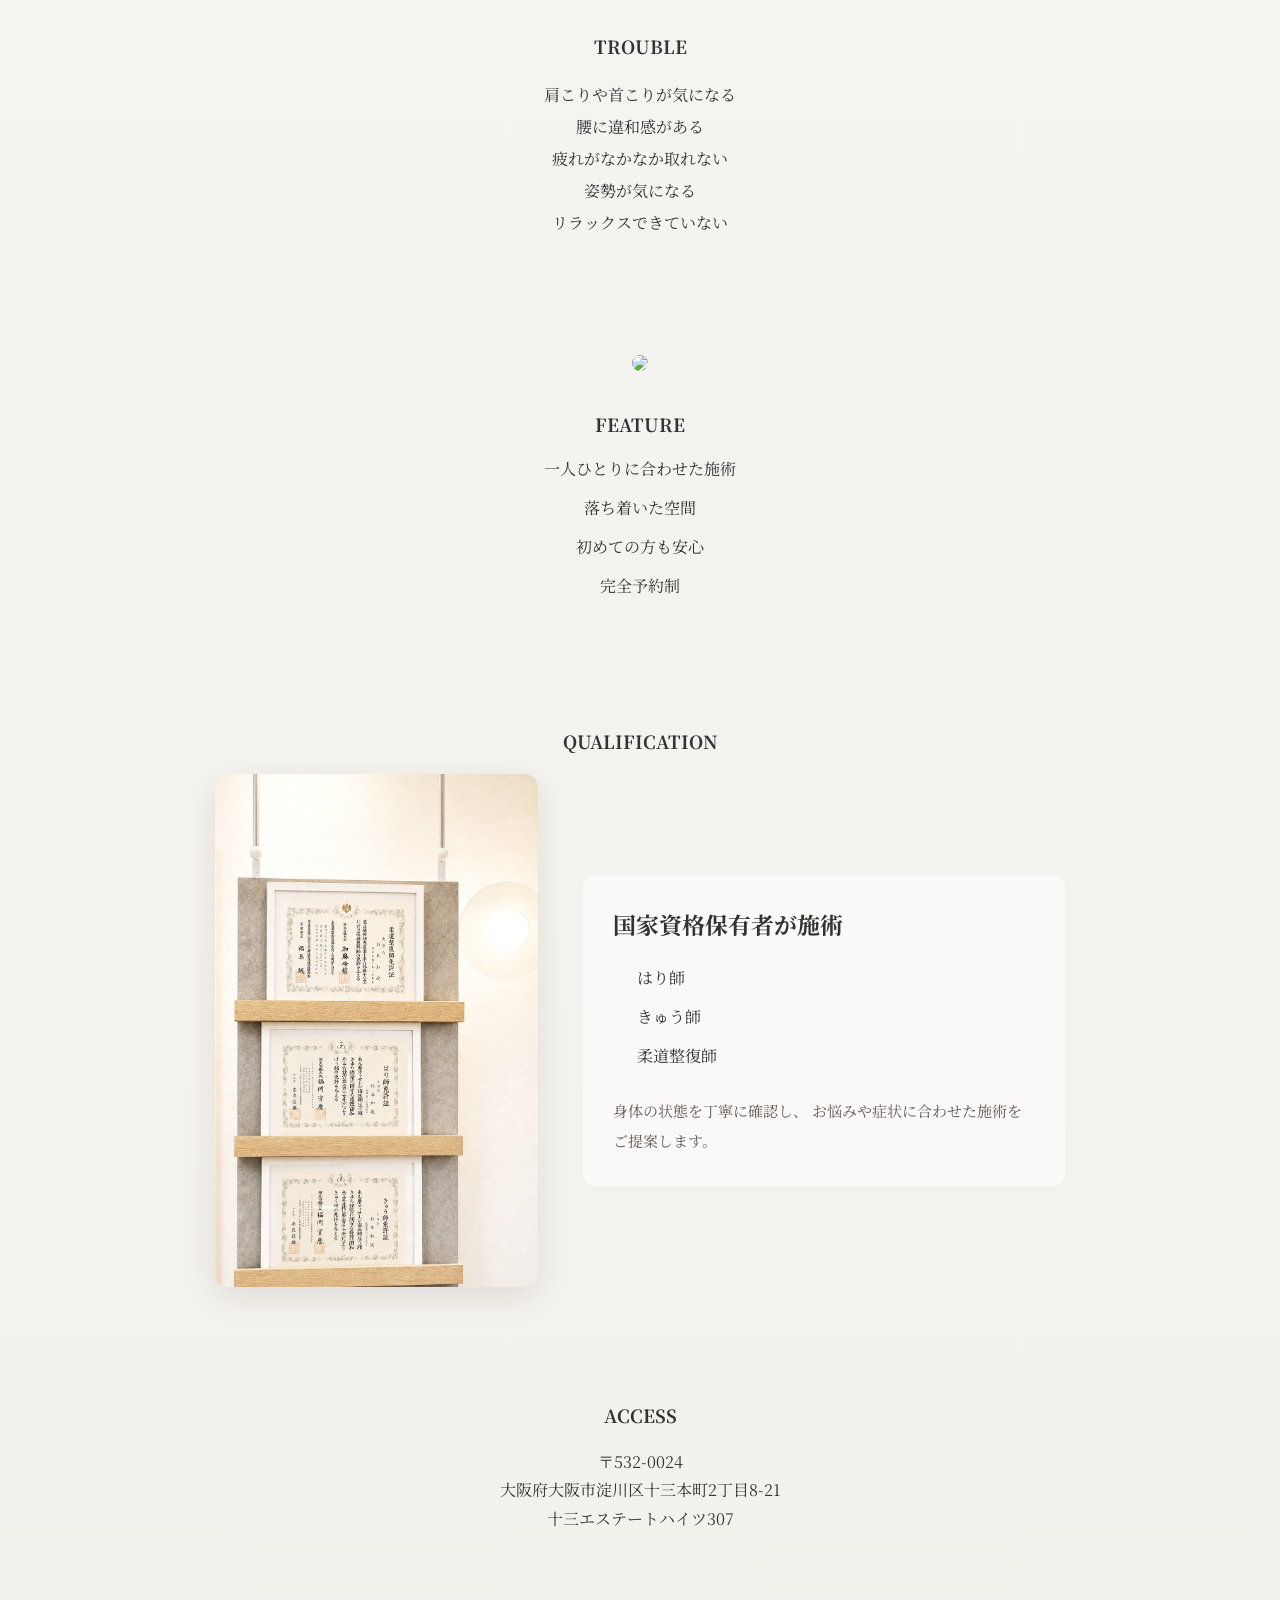
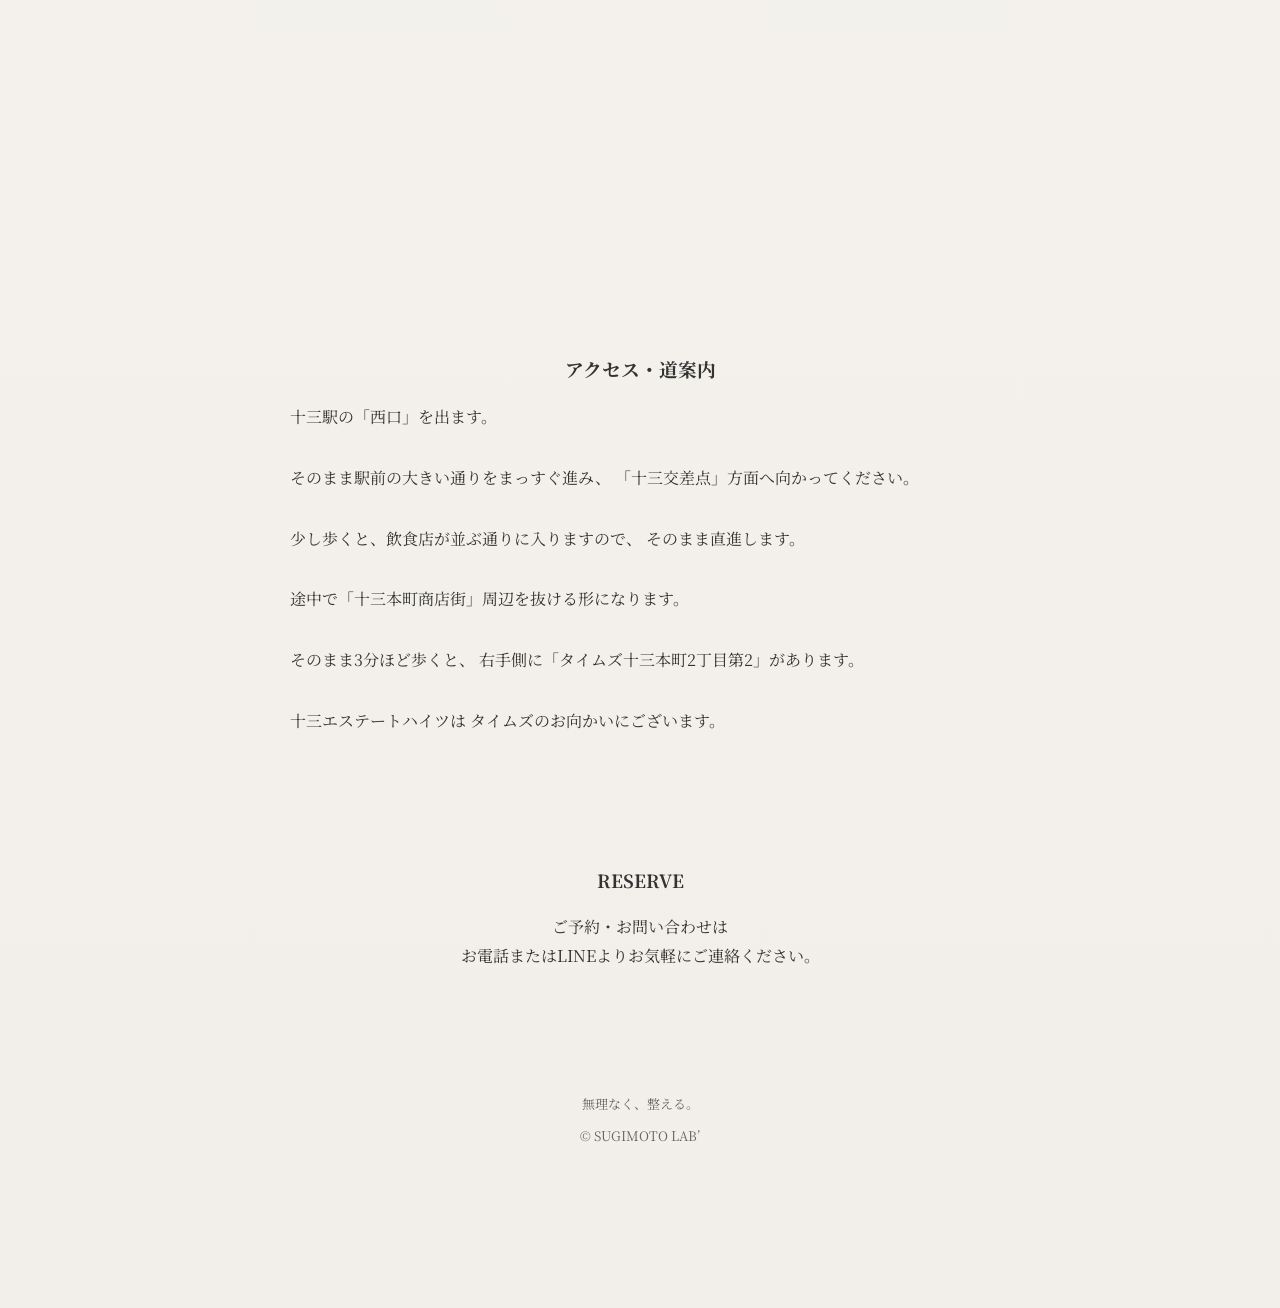
==== commit f495c6b5: "Update index.html" ====
--- a/index.html
+++ b/index.html
@@ -117,19 +117,40 @@
 </section>
 
 <section id="qualification" class="qualification">
+
   <h2>QUALIFICATION</h2>
 
-  <div class="qualification-box">
-    <p class="qualification-title">
-      国家資格保有
-    </p>
-
-    <ul>
-      <li>はり師</li>
-      <li>きゅう師</li>
-      <li>柔道整復師</li>
-    </ul>
-  </div>
+  <div class="qualification-content">
+
+    <div class="qualification-image-wrap">
+      <img
+        src="images/qualification.jpg"
+        class="qualification-image"
+        alt="柔道整復師、はり師、きゅう師の国家資格免許証"
+      >
+    </div>
+
+    <div class="qualification-box">
+
+      <p class="qualification-title">
+        国家資格保有者が施術
+      </p>
+
+      <ul>
+        <li>はり師</li>
+        <li>きゅう師</li>
+        <li>柔道整復師</li>
+      </ul>
+
+      <p class="qualification-text">
+        身体の状態を丁寧に確認し、
+        お悩みや症状に合わせた施術をご提案します。
+      </p>
+
+    </div>
+
+  </div>
+
 </section>
 
 <section id="access" class="access">
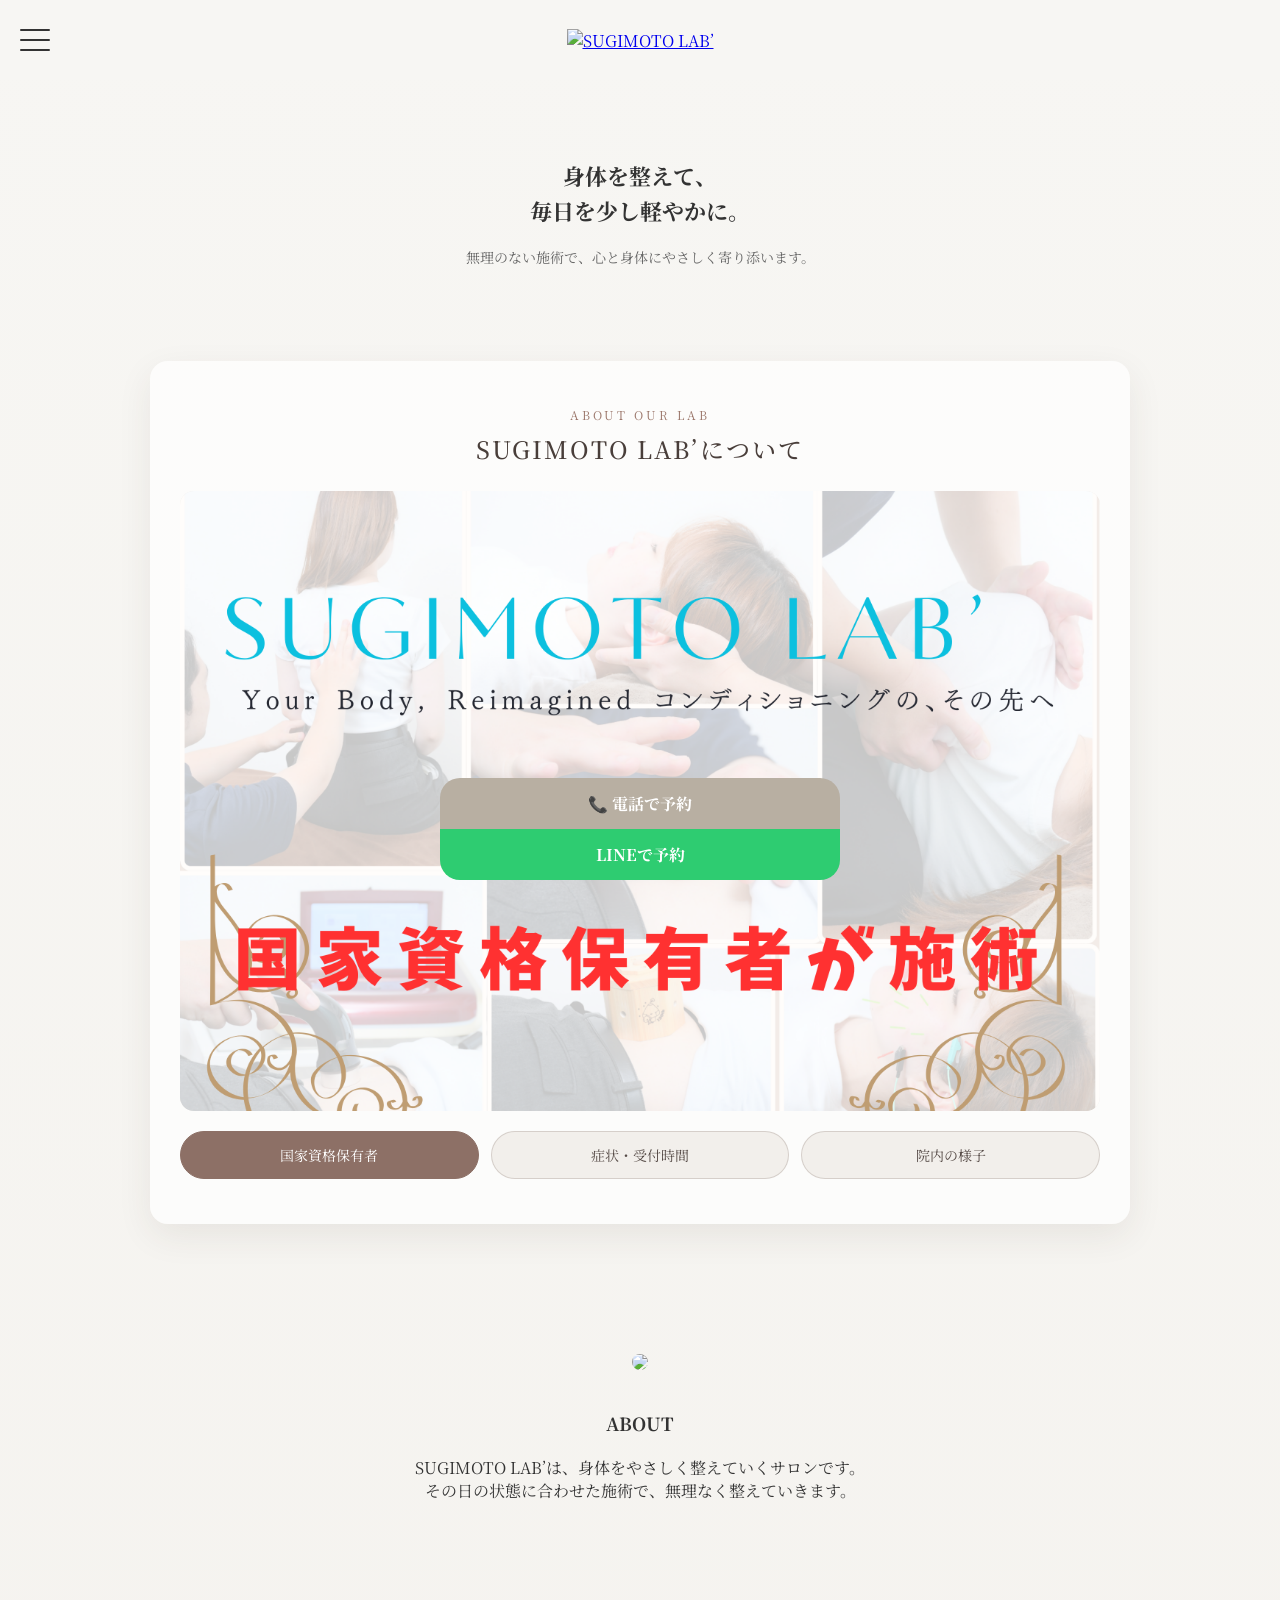
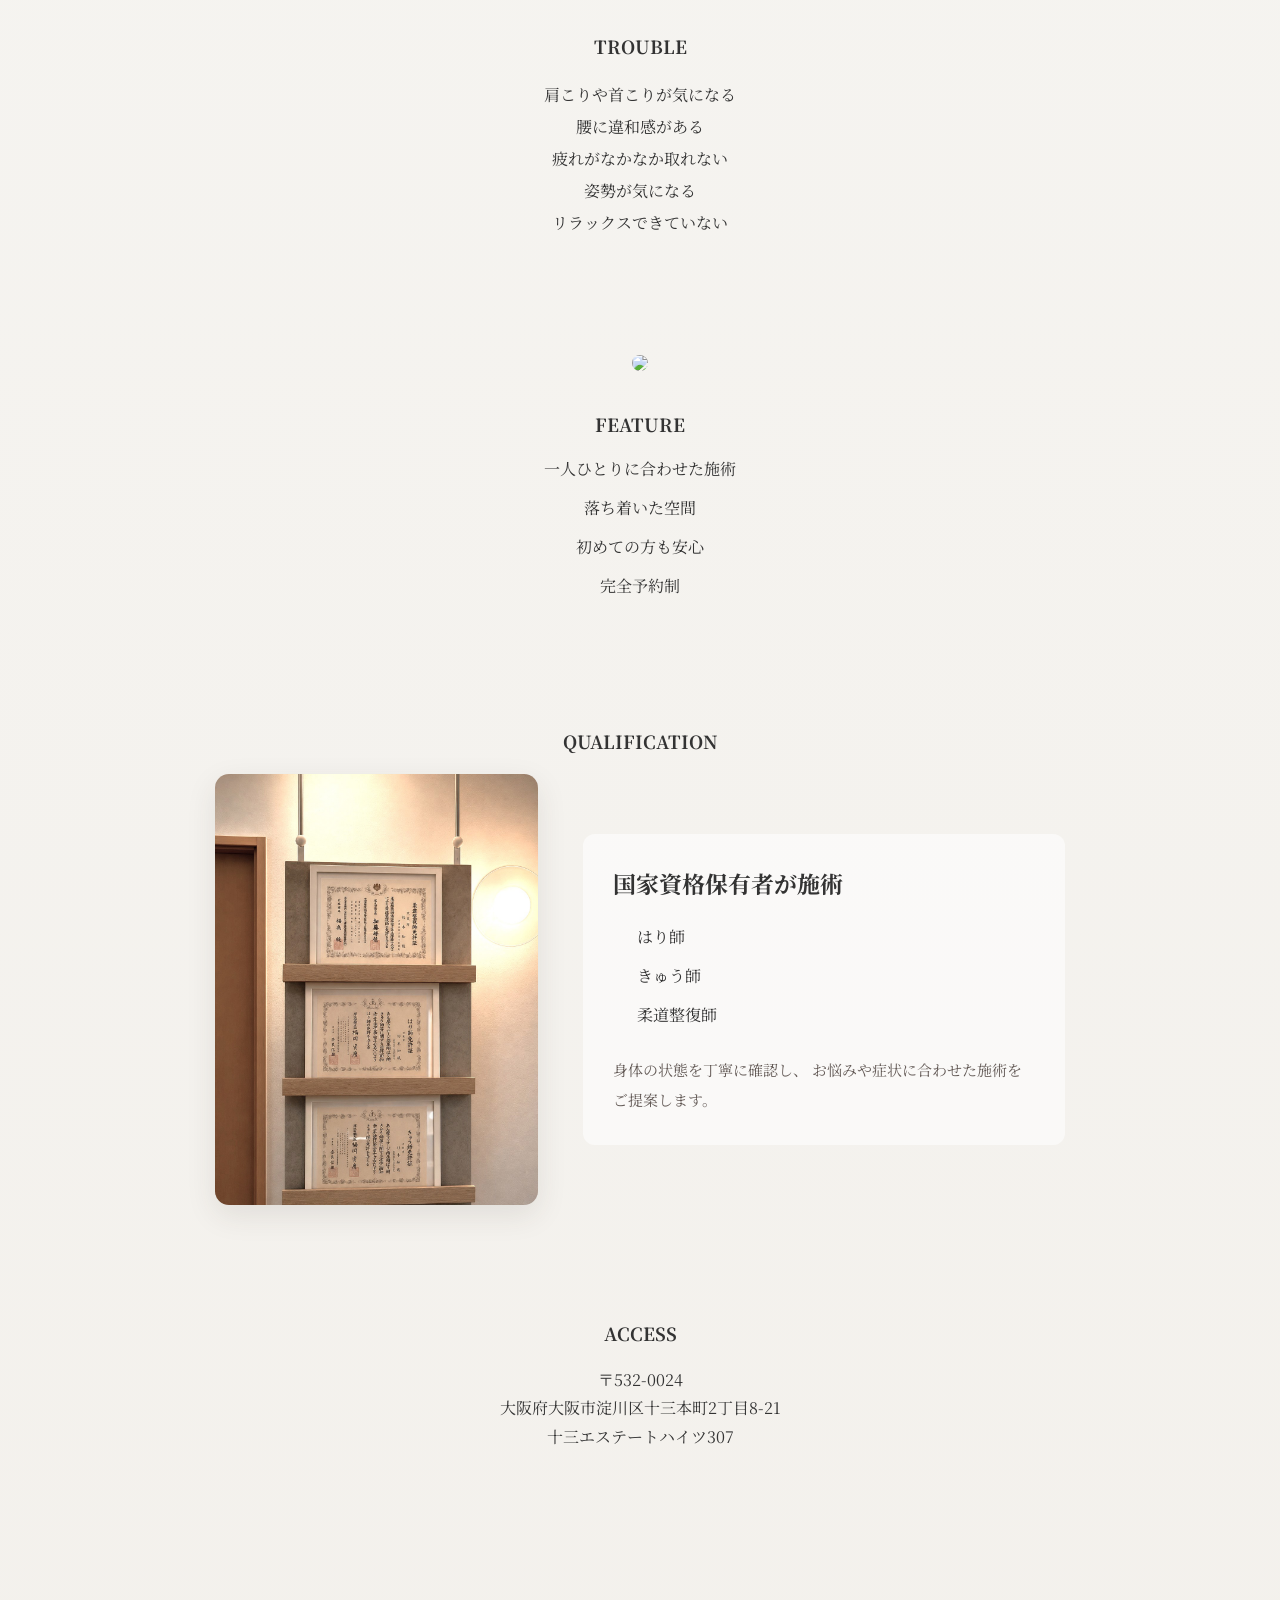
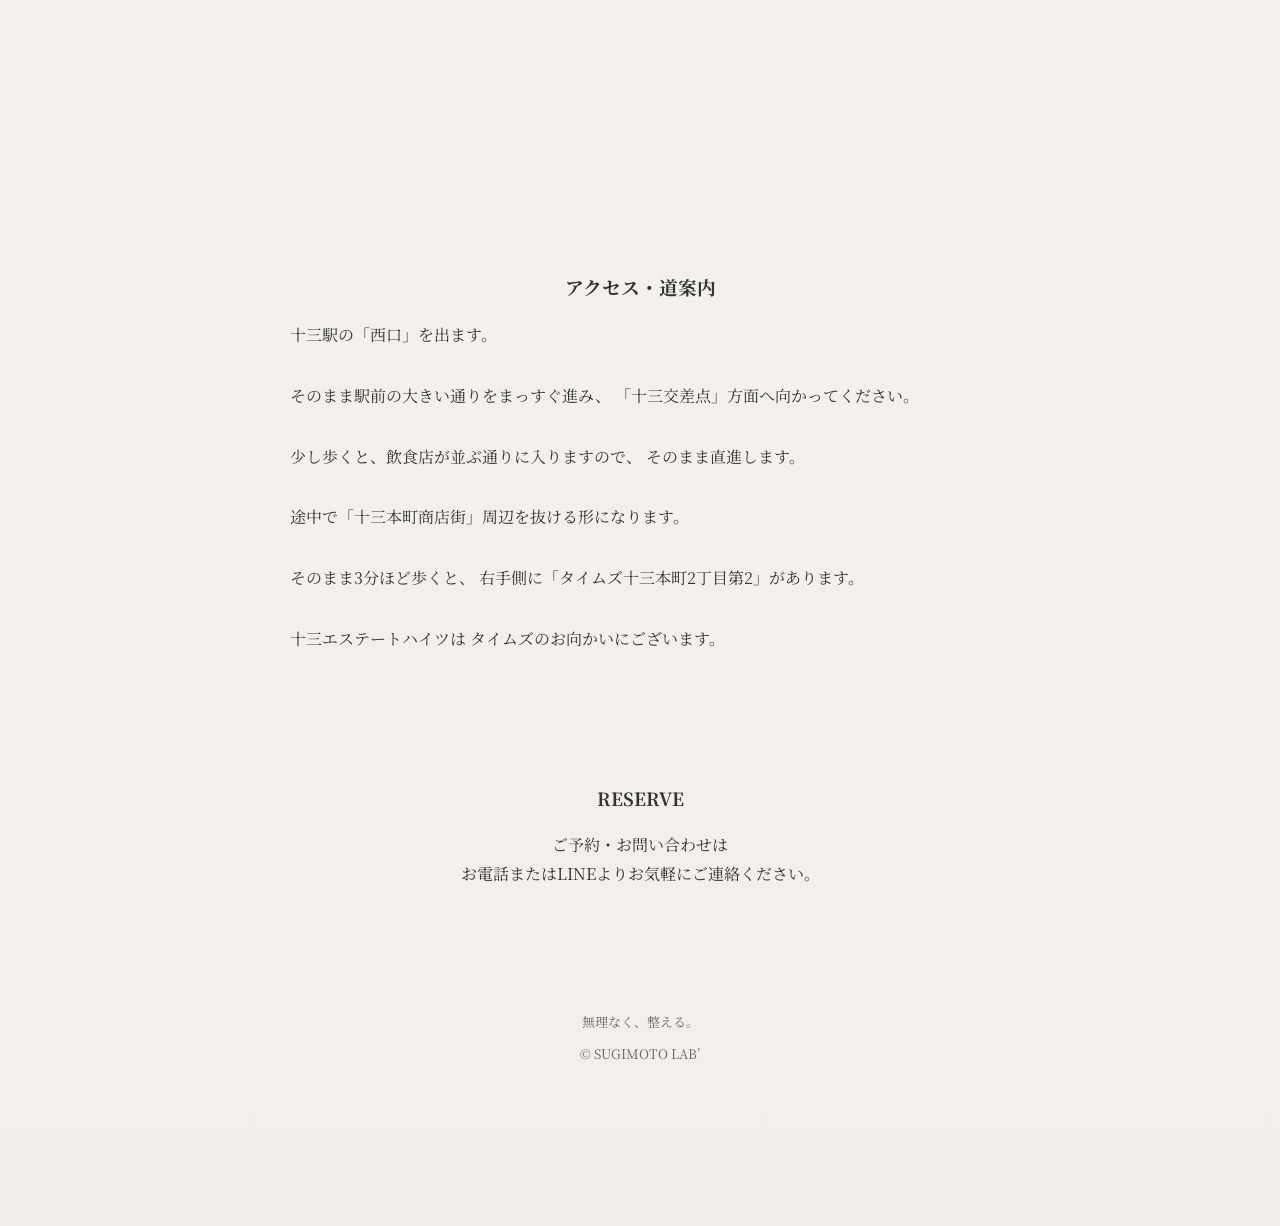
==== commit fb96c9eb: "Update index.html" ====
--- a/index.html
+++ b/index.html
@@ -3,7 +3,7 @@
 <head>
 <meta charset="UTF-8">
 <meta name="viewport" content="width=device-width, initial-scale=1.0">
-<title>SUGIMOTO LAB’</title>
+<title>SUGIMOTO LAB'｜大阪市淀川区の整体・鍼灸・骨盤調整・美容鍼</title>
 
 <link href="https://fonts.googleapis.com/css2?family=Noto+Serif+JP&display=swap" rel="stylesheet">
 <link rel="stylesheet" href="CSS/style.css">
